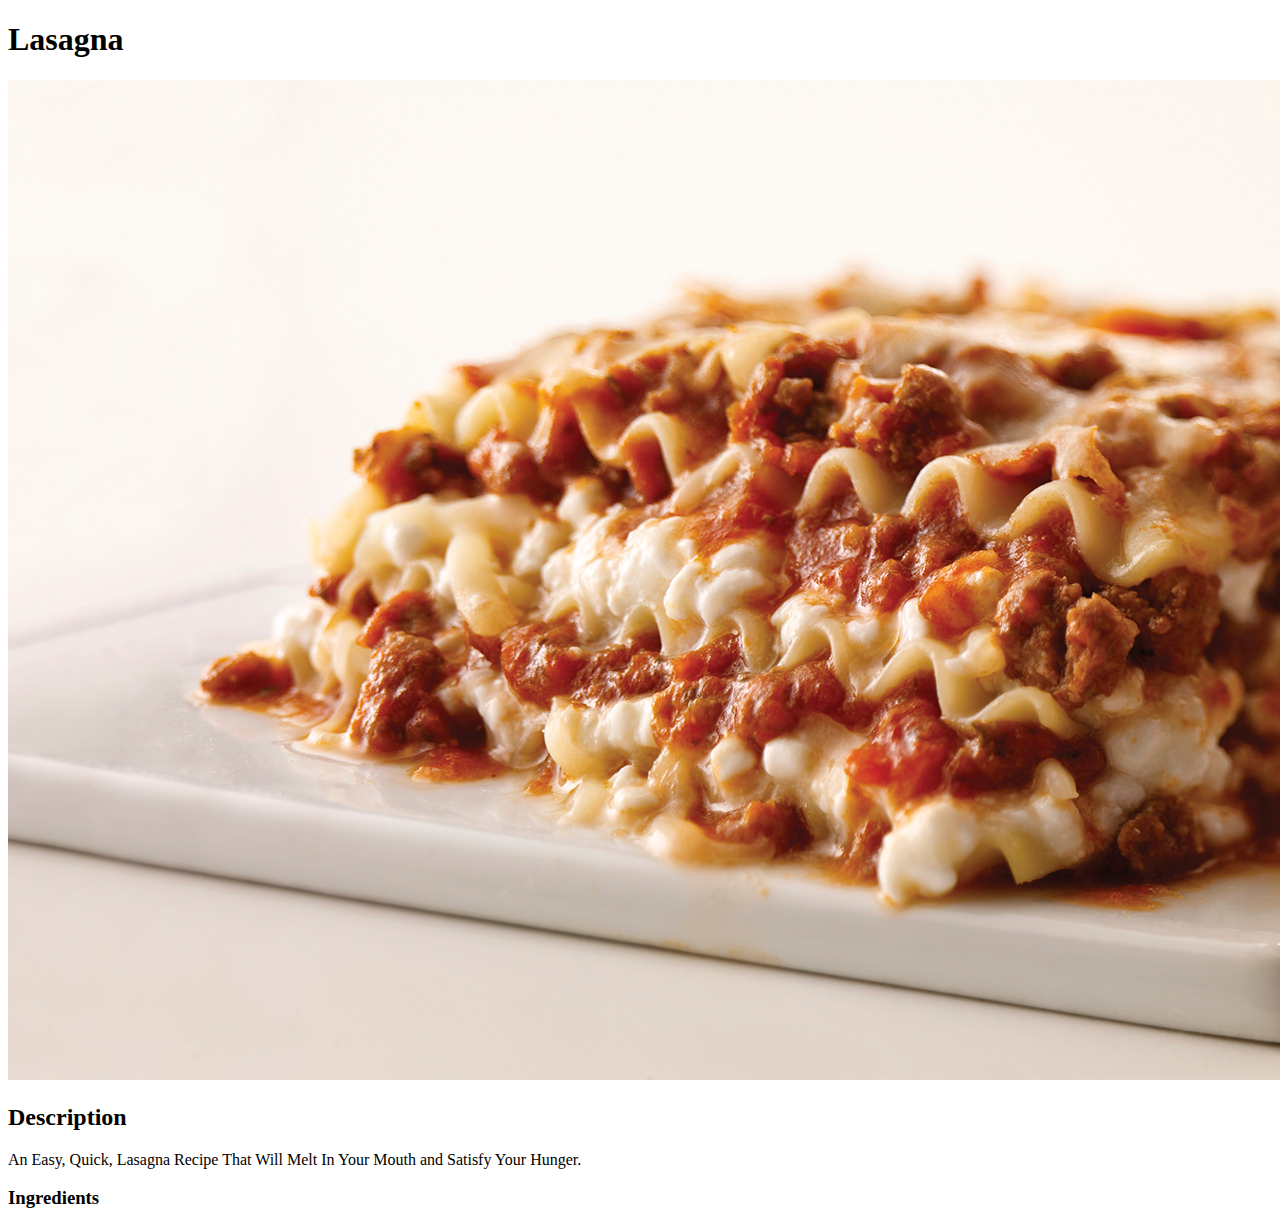
==== recepies/lasagna.html @ 00a3d005 "removed img, h2 and p tag html note" ====
<!DOCTYPE html>
<html lang="en">
  <head>
    <meta charset="UTF-8" />
    <title>Lasagna</title>
  </head>
  <body>
    <h1>Lasagna</h1>
    <img src="/images/lasagna.jpg" />
    <h2>Description</h2>
    <p>
      An Easy, Quick, Lasagna Recipe That Will Melt In Your Mouth and Satisfy
      Your Hunger.
    </p>
    <!--add ingredients here h3-->
    <h3>Ingredients</h3>
    <!-- Unordered list "ul" of  ingredients-->
    <!-- add "ol" of steps here-->
  </body>
</html>
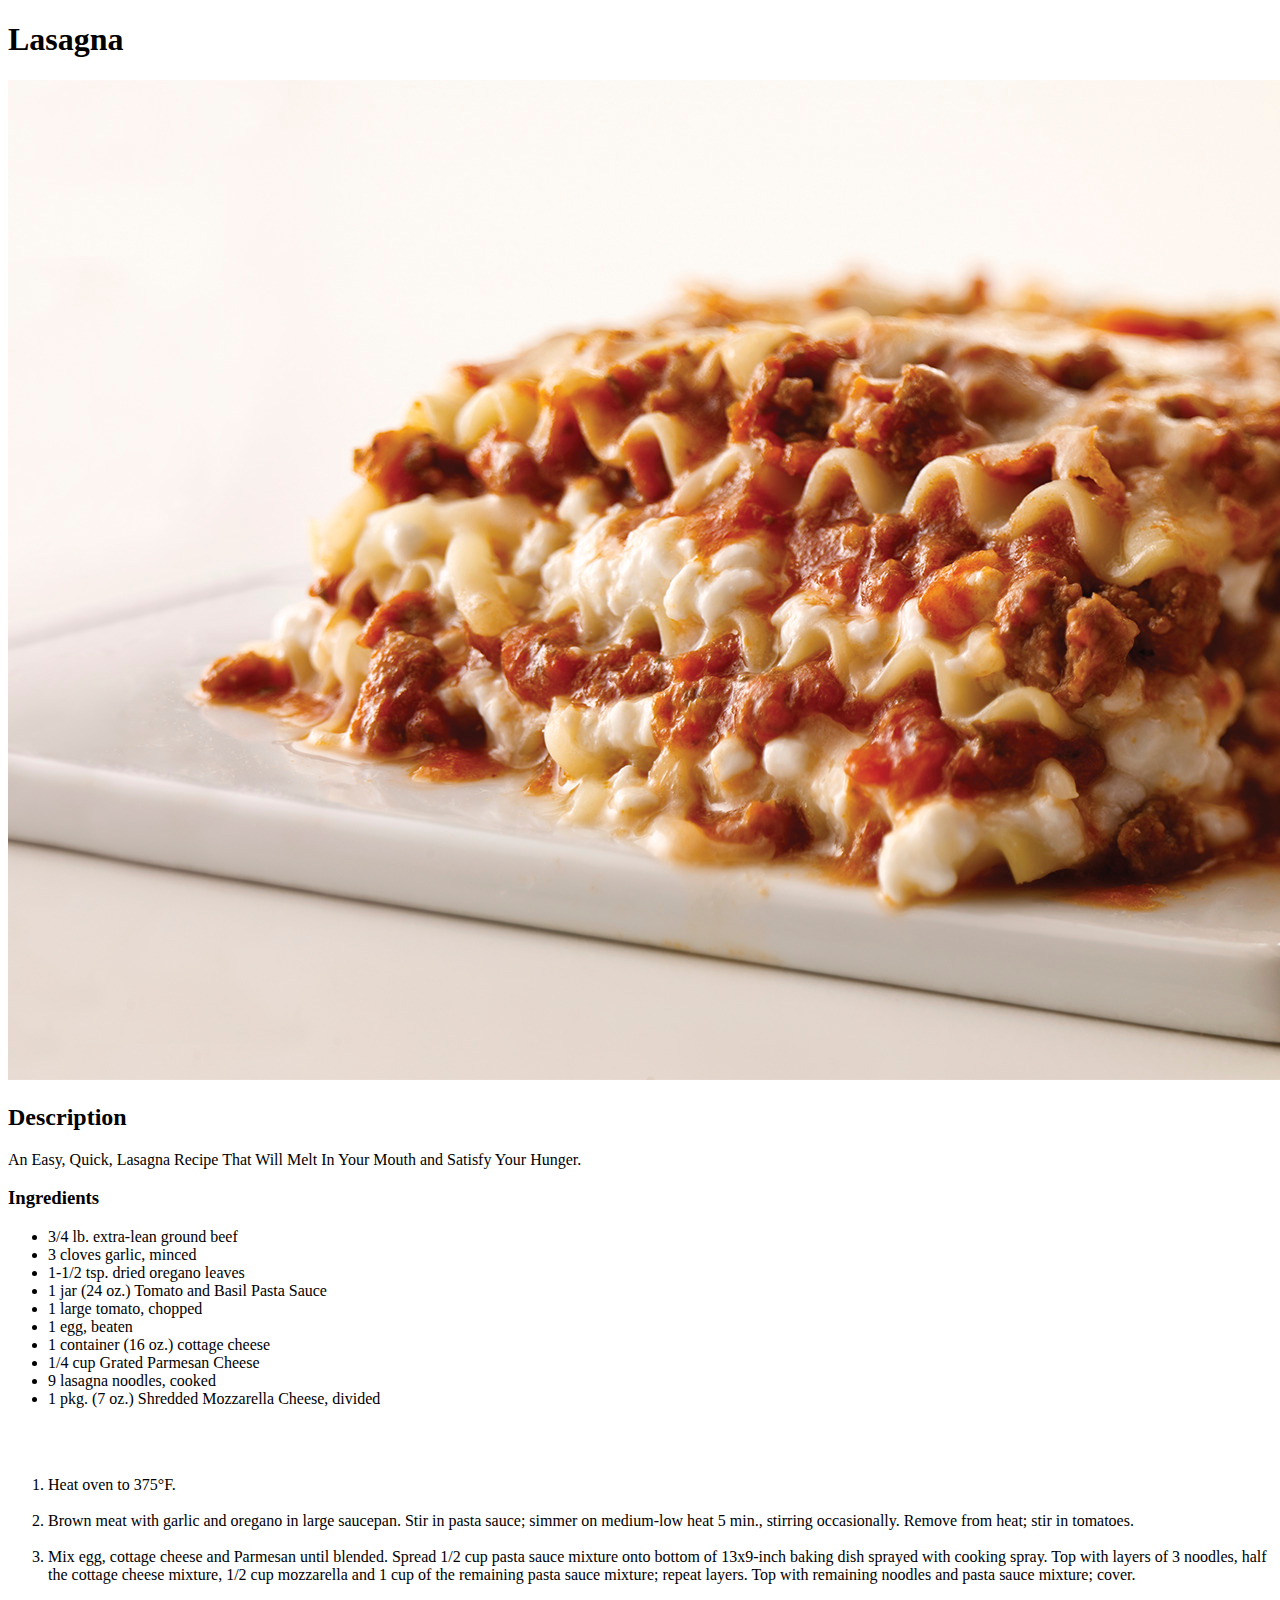
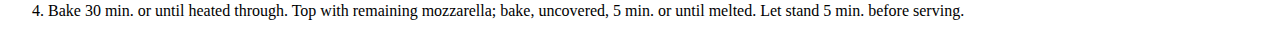
==== commit ec925aa5: "added ingredients and steps" ====
--- a/recepies/lasagna.html
+++ b/recepies/lasagna.html
@@ -12,9 +12,43 @@
       An Easy, Quick, Lasagna Recipe That Will Melt In Your Mouth and Satisfy
       Your Hunger.
     </p>
-    <!--add ingredients here h3-->
     <h3>Ingredients</h3>
-    <!-- Unordered list "ul" of  ingredients-->
-    <!-- add "ol" of steps here-->
+    <ul>
+      <li>3/4 lb. extra-lean ground beef</li>
+      <li>3 cloves garlic, minced</li>
+      <li>1-1/2 tsp. dried oregano leaves</li>
+      <li>1 jar (24 oz.) Tomato and Basil Pasta Sauce</li>
+      <li>1 large tomato, chopped</li>
+      <li>1 egg, beaten</li>
+      <li>1 container (16 oz.) cottage cheese</li>
+      <li>1/4 cup Grated Parmesan Cheese</li>
+      <li>9 lasagna noodles, cooked</li>
+      <li>1 pkg. (7 oz.) Shredded Mozzarella Cheese, divided</li>
+    </ul>
+    <br /><br />
+    <ol>
+      <li>Heat oven to 375°F.</li>
+      <br />
+      <li>
+        Brown meat with garlic and oregano in large saucepan. Stir in pasta
+        sauce; simmer on medium-low heat 5 min., stirring occasionally. Remove
+        from heat; stir in tomatoes.
+      </li>
+      <br />
+      <li>
+        Mix egg, cottage cheese and Parmesan until blended. Spread 1/2 cup pasta
+        sauce mixture onto bottom of 13x9-inch baking dish sprayed with cooking
+        spray. Top with layers of 3 noodles, half the cottage cheese mixture,
+        1/2 cup mozzarella and 1 cup of the remaining pasta sauce mixture;
+        repeat layers. Top with remaining noodles and pasta sauce mixture;
+        cover.
+      </li>
+      <br />
+      <li>
+        Bake 30 min. or until heated through. Top with remaining mozzarella;
+        bake, uncovered, 5 min. or until melted. Let stand 5 min. before
+        serving.
+      </li>
+    </ol>
   </body>
 </html>
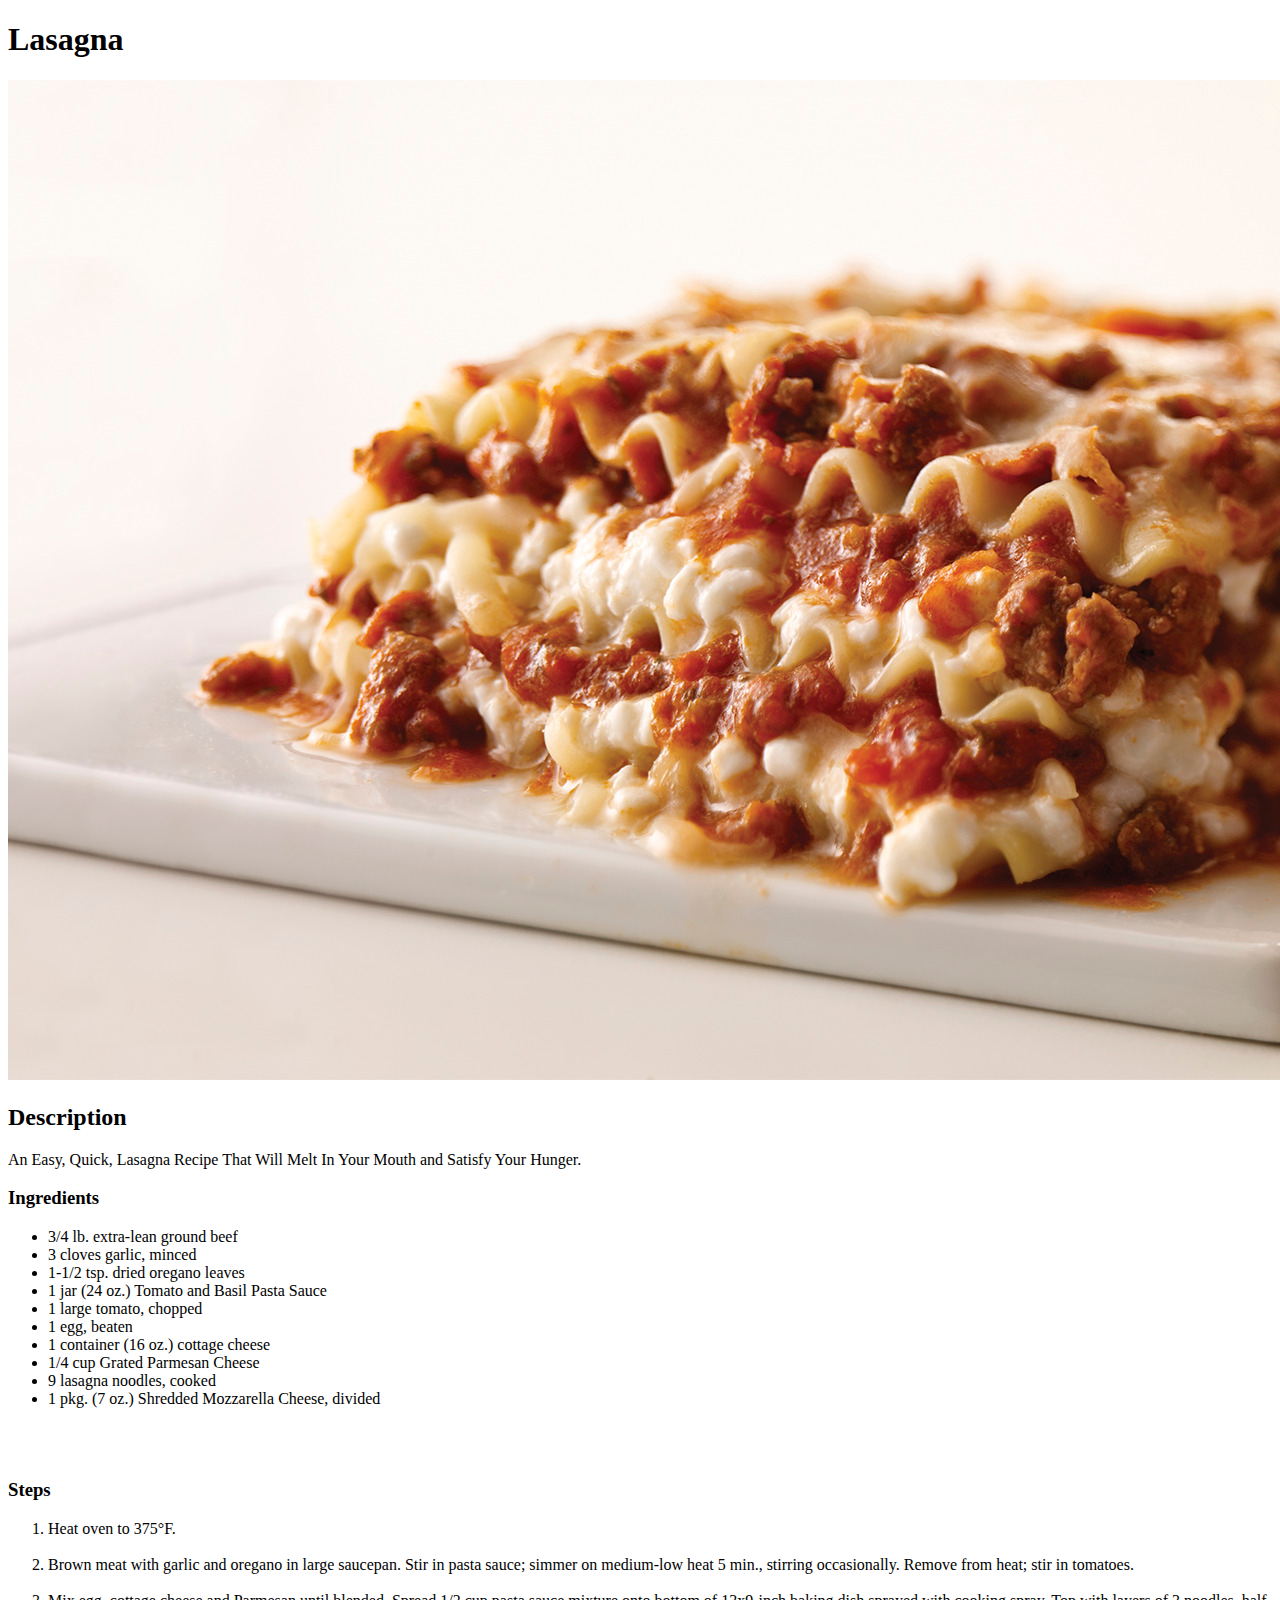
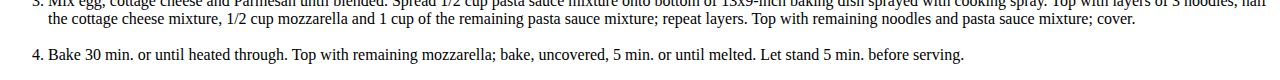
==== commit 1b942cdf: "added Steps header" ====
--- a/recepies/lasagna.html
+++ b/recepies/lasagna.html
@@ -26,6 +26,7 @@
       <li>1 pkg. (7 oz.) Shredded Mozzarella Cheese, divided</li>
     </ul>
     <br /><br />
+    <h3>Steps</h3>
     <ol>
       <li>Heat oven to 375°F.</li>
       <br />
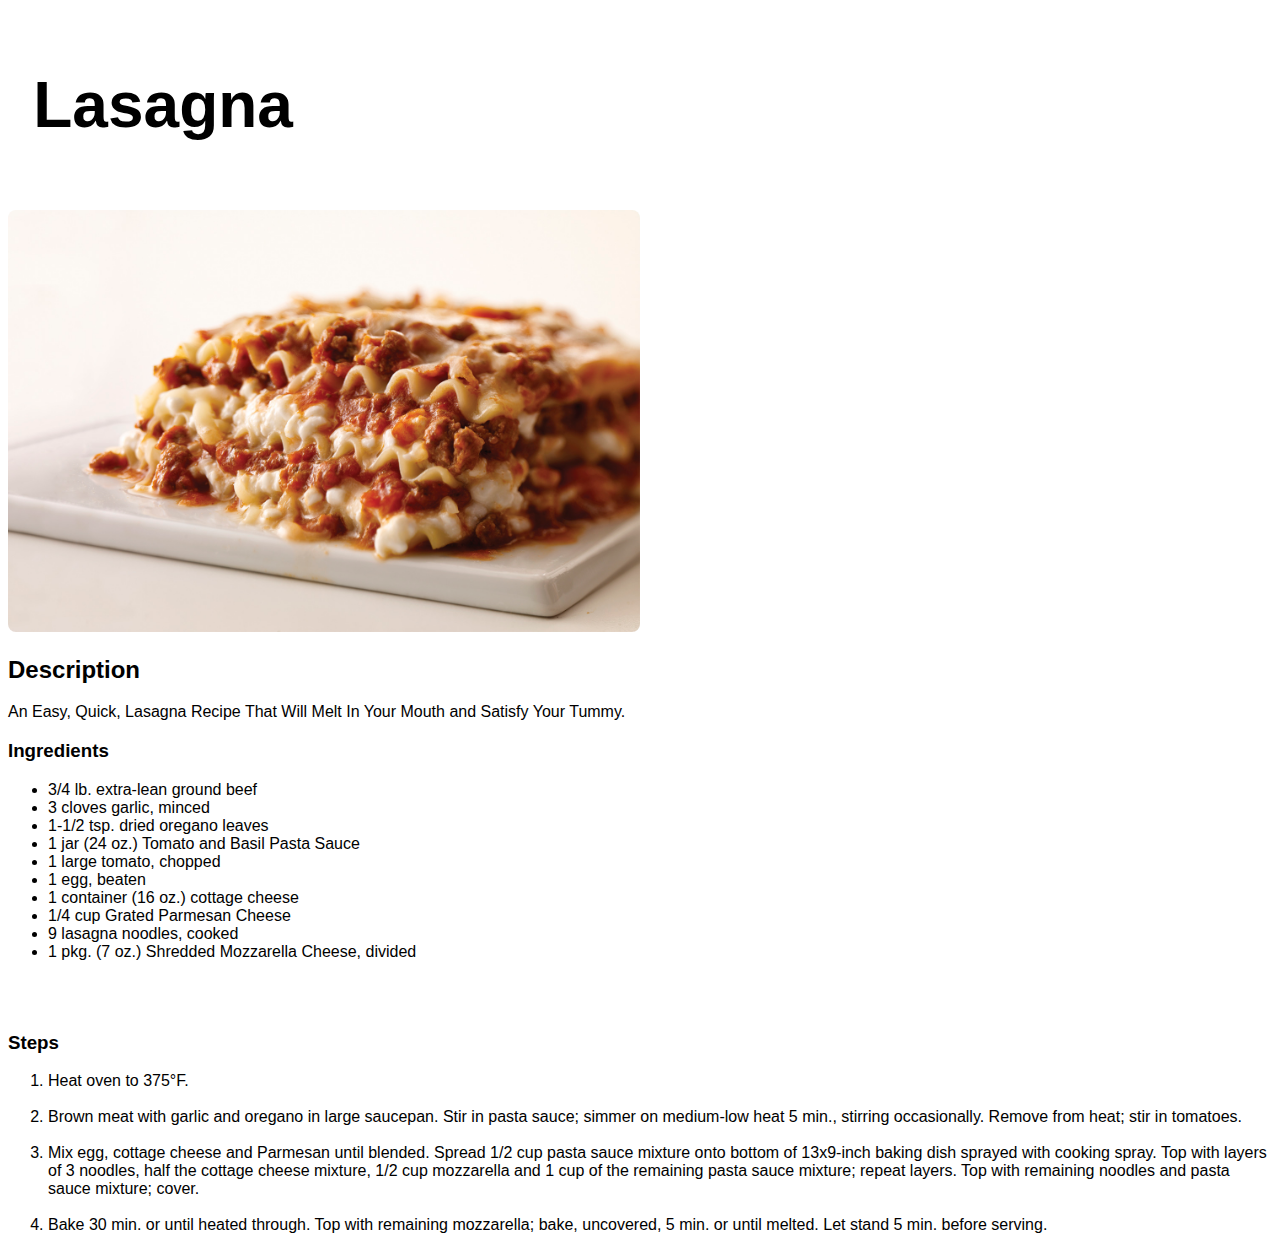
==== commit 48a8f603: "no change" ====
--- a/recepies/lasagna.html
+++ b/recepies/lasagna.html
@@ -5,12 +5,13 @@
     <title>Lasagna</title>
   </head>
   <body>
+    <link rel="stylesheet" href="/lasagna.css" />
     <h1>Lasagna</h1>
     <img src="/images/lasagna.jpg" />
     <h2>Description</h2>
     <p>
       An Easy, Quick, Lasagna Recipe That Will Melt In Your Mouth and Satisfy
-      Your Hunger.
+      Your Tummy.
     </p>
     <h3>Ingredients</h3>
     <ul>
--- a/lasagna.css
+++ b/lasagna.css
@@ -0,0 +1,13 @@
+img {
+    max-width: 50%;
+    max-height: 50%;
+    border-radius: 8px;
+}
+body {
+    font-family: Arial, Helvetica, sans-serif;
+}
+h1 {
+    font-size: 64px;
+    padding: 2%;
+    border: 5px;
+}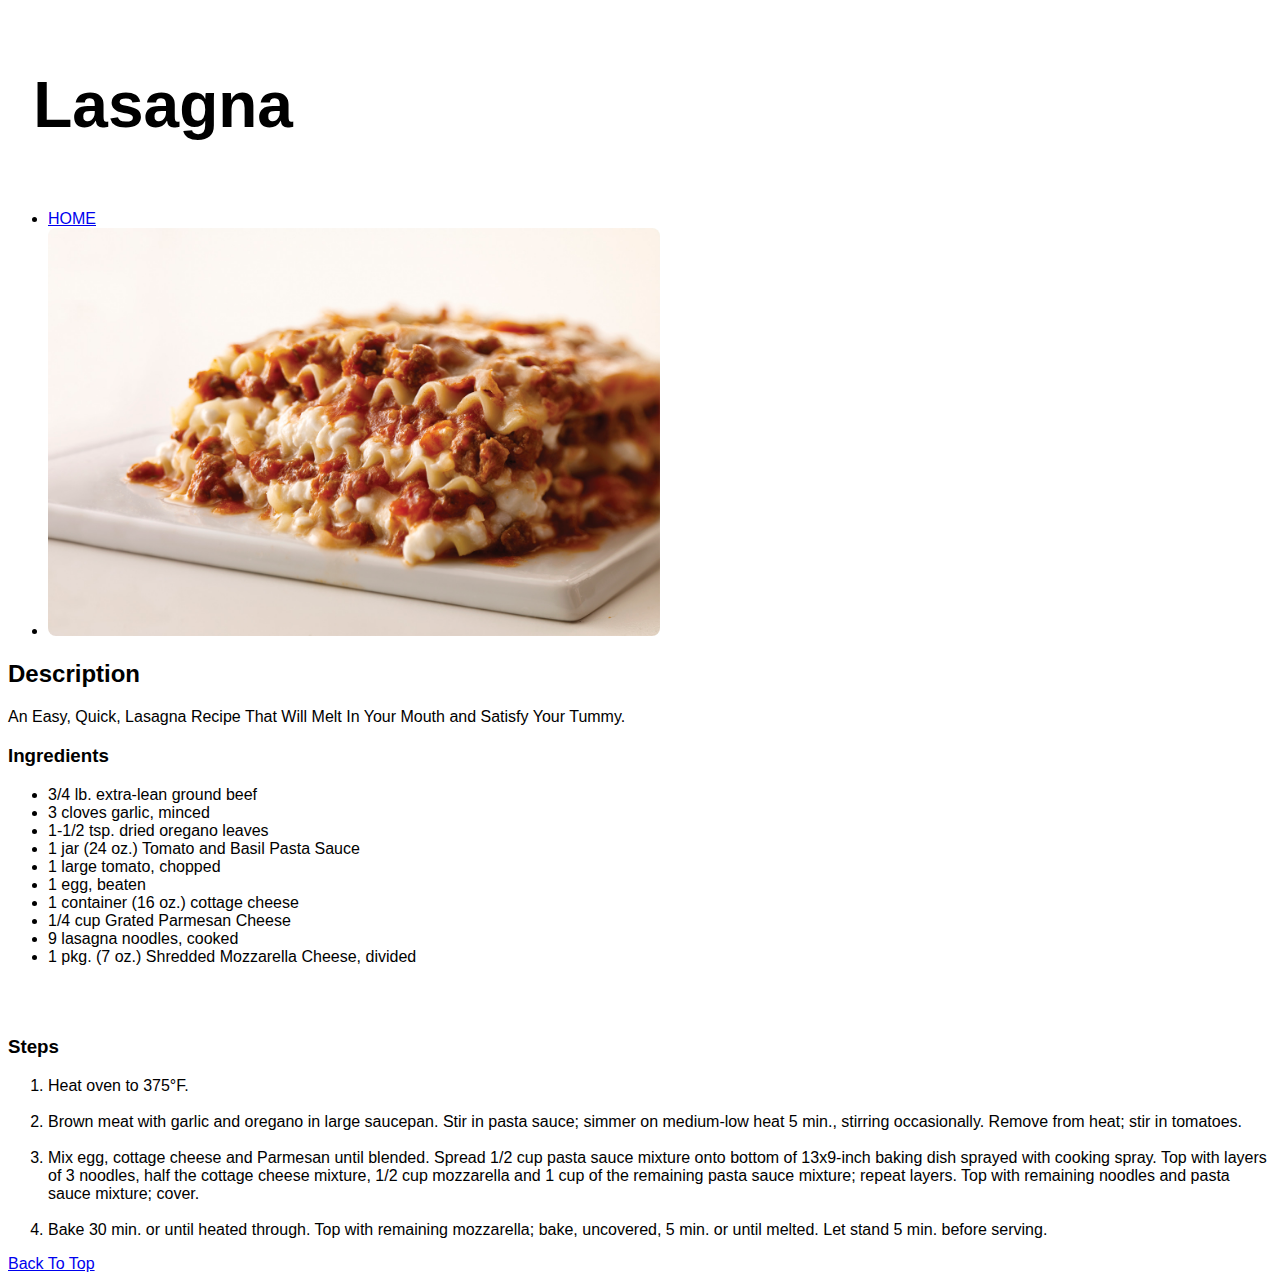
==== commit f5b60410: "add link to index and top of pg" ====
--- a/recepies/lasagna.html
+++ b/recepies/lasagna.html
@@ -5,9 +5,13 @@
     <title>Lasagna</title>
   </head>
   <body>
-    <link rel="stylesheet" href="/lasagna.css" />
+    <link rel="stylesheet" href="/recipes.css" />
     <h1>Lasagna</h1>
-    <img src="/images/lasagna.jpg" />
+    <ul>
+      <li><a href="/index.html">HOME</a></li>
+      <li><img src="/images/lasagna.jpg" /></li>
+    </ul>
+
     <h2>Description</h2>
     <p>
       An Easy, Quick, Lasagna Recipe That Will Melt In Your Mouth and Satisfy
@@ -52,5 +56,6 @@
         serving.
       </li>
     </ol>
+    <a href="#"> Back To Top</a>
   </body>
 </html>
--- a/recipes.css
+++ b/recipes.css
@@ -0,0 +1,13 @@
+img {
+    max-width: 50%;
+    max-height: 50%;
+    border-radius: 8px;
+}
+body {
+    font-family: Arial, Helvetica, sans-serif;
+}
+h1 {
+    font-size: 64px;
+    padding: 2%;
+    border: 5px;
+}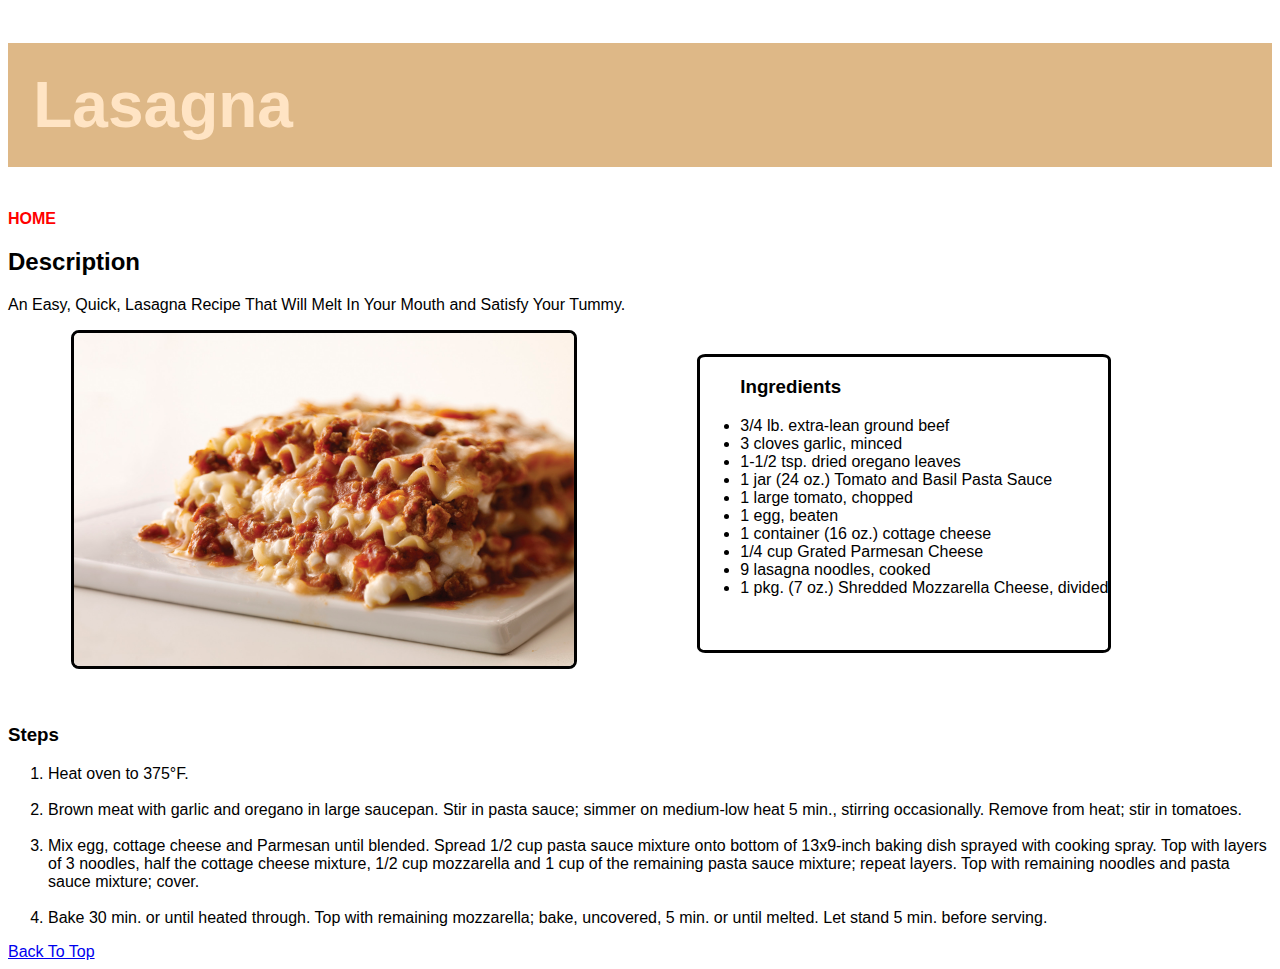
==== commit 833dd7ad: "add css to lasagna" ====
--- a/recepies/lasagna.html
+++ b/recepies/lasagna.html
@@ -6,30 +6,33 @@
   </head>
   <body>
     <link rel="stylesheet" href="/recipes.css" />
-    <h1>Lasagna</h1>
-    <ul>
-      <li><a href="/index.html">HOME</a></li>
-      <li><img src="/images/lasagna.jpg" /></li>
-    </ul>
+    <h1 class="title">Lasagna</h1>
+    <div class="grid-container">
+      <a href="/index.html" class="home">HOME</a>
+      <h2>Description</h2>
+      <p>
+        An Easy, Quick, Lasagna Recipe That Will Melt In Your Mouth and Satisfy
+        Your Tummy.
+      </p>
+    </div>
 
-    <h2>Description</h2>
-    <p>
-      An Easy, Quick, Lasagna Recipe That Will Melt In Your Mouth and Satisfy
-      Your Tummy.
-    </p>
-    <h3>Ingredients</h3>
-    <ul>
-      <li>3/4 lb. extra-lean ground beef</li>
-      <li>3 cloves garlic, minced</li>
-      <li>1-1/2 tsp. dried oregano leaves</li>
-      <li>1 jar (24 oz.) Tomato and Basil Pasta Sauce</li>
-      <li>1 large tomato, chopped</li>
-      <li>1 egg, beaten</li>
-      <li>1 container (16 oz.) cottage cheese</li>
-      <li>1/4 cup Grated Parmesan Cheese</li>
-      <li>9 lasagna noodles, cooked</li>
-      <li>1 pkg. (7 oz.) Shredded Mozzarella Cheese, divided</li>
-    </ul>
+    <div class="grid-child">
+      <img src="/images/lasagna.jpg" class="lasagna" />
+      <ul class="parts">
+        <h3>Ingredients</h3>
+        <li>3/4 lb. extra-lean ground beef</li>
+        <li>3 cloves garlic, minced</li>
+        <li>1-1/2 tsp. dried oregano leaves</li>
+        <li>1 jar (24 oz.) Tomato and Basil Pasta Sauce</li>
+        <li>1 large tomato, chopped</li>
+        <li>1 egg, beaten</li>
+        <li>1 container (16 oz.) cottage cheese</li>
+        <li>1/4 cup Grated Parmesan Cheese</li>
+        <li>9 lasagna noodles, cooked</li>
+        <li>1 pkg. (7 oz.) Shredded Mozzarella Cheese, divided</li>
+      </ul>
+    </div>
+
     <br /><br />
     <h3>Steps</h3>
     <ol>
--- a/recipes.css
+++ b/recipes.css
@@ -1,6 +1,6 @@
 img {
-    max-width: 50%;
-    max-height: 50%;
+    max-width: 500px;
+    max-height: auto;
     border-radius: 8px;
 }
 body {
@@ -10,4 +10,26 @@
     font-size: 64px;
     padding: 2%;
     border: 5px;
+}
+.grid-child {
+    padding-left: 5%;
+    display: flex;
+    grid-template-columns: 50%;
+    border-color: black, ;
+}
+.parts {
+   margin-left: 10%;
+   margin-top: 2%;
+  border: black solid;
+  border-radius: 2%;
+}
+.lasagna {
+    border: black solid;
+}
+.title { background-color: burlywood;
+color:bisque;}
+.home {
+    color: red;
+    text-decoration: none;
+    font-weight: 800;
 }